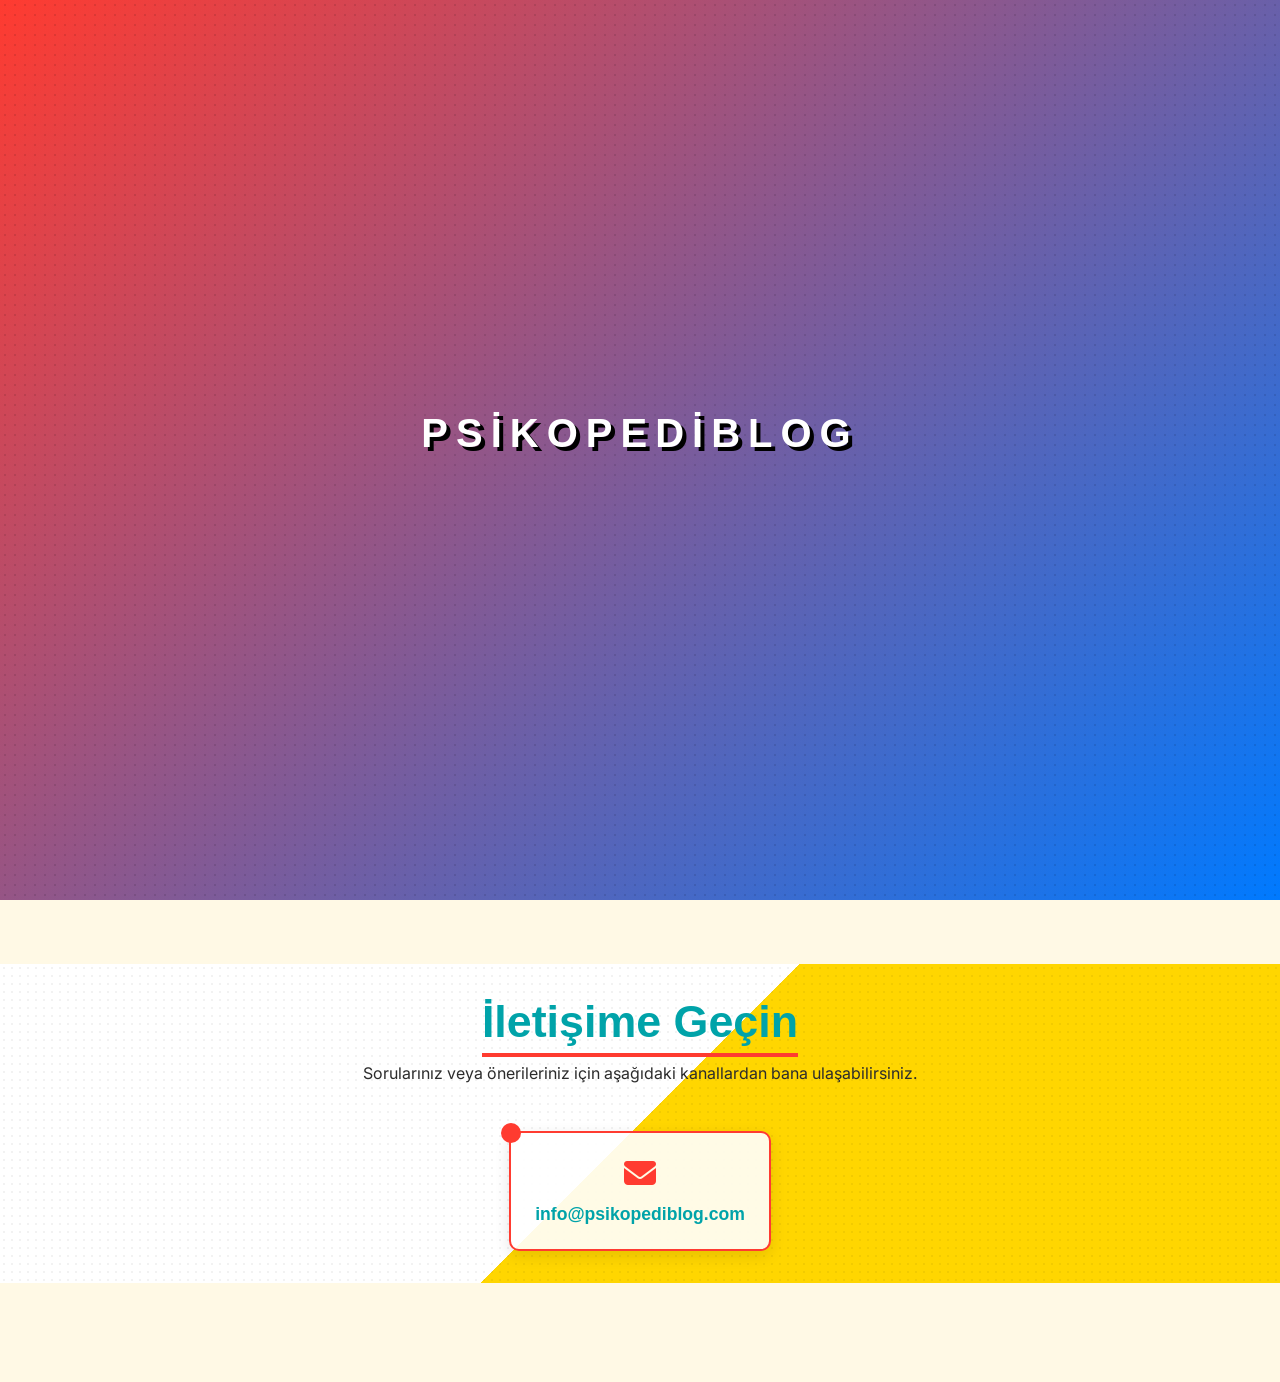
==== frontend/index.html @ 1f3e7ca1 "Initial project setup with FastAPI backend and comic book themed frontend" ====
<!DOCTYPE html>
<html lang="tr">
<head>
    <meta charset="UTF-8">
    <meta name="viewport" content="width=device-width, initial-scale=1.0">
    <meta name="description" content="Psikoloji ve yaşam üzerine derinlemesine yazılar. Zihinsel sağlık, ilişkiler ve kişisel gelişim.">
    <title>Psikoloji & Yaşam | PsikopediBlog</title>

    <!-- Google Fonts -->
    <link rel="preconnect" href="https://fonts.googleapis.com">
    <link rel="preconnect" href="https://fonts.gstatic.com" crossorigin>
    <link href="https://fonts.googleapis.com/css2?family=Inter:wght@300;400;600;700&family=Playfair+Display:ital,wght@0,600;1,400&display=swap" rel="stylesheet">

    <!-- FontAwesome -->
    <link rel="stylesheet" href="https://cdnjs.cloudflare.com/ajax/libs/font-awesome/6.4.0/css/all.min.css">

    <link rel="stylesheet" href="style.css">
</head>
<body>

    <!-- Loading Screen -->
    <div class="loader-wrapper">
        <div class="loader-text">PsikopediBlog</div>
        <div class="loader-line"></div>
        <div class="comic-effects">
            <div class="speech-bubble">POW!</div>
            <div class="sound-effect">WHAM!</div>
            <div class="motion-lines"></div>
        </div>
    </div>

    <!-- Navbar -->
    <nav>
        <a href="/" class="logo btn">PsikopediBlog</a>
        <div class="nav-links">
            <a href="/" class="btn">Ana Sayfa</a>
            <a href="#articles" class="btn">Makaleler</a>
            <a href="#contact" class="btn">İletişim</a>
        </div>
        
    </nav>

    <!-- Main Blog Content -->
    <main class="main-content">

        <!-- Featured Post: populated from backend -->
        <section class="featured-section" id="featured-section">
            <!-- Backend will render featured post here -->
        </section>

        <!-- Blog List: populated from backend -->
        <section class="blog-list" id="articles">
            <!-- Backend will render blog cards here -->
        </section>

    </main>

    <!-- Contact Section -->
    <section class="contact-section" id="contact">
        <div class="contact-container">
            <h2>İletişime Geçin</h2>
            <p>Sorularınız veya önerileriniz için aşağıdaki kanallardan bana ulaşabilirsiniz.</p>
            <div class="contact-info">
                <div class="info-box">
                    <i class="fas fa-envelope"></i>
                    <p>info@psikopediblog.com</p>
                </div>
            </div>
        </div>
    </section>

    <!-- Footer -->
    <footer class="site-footer">
        <div class="footer-content">
            <p>&copy; 2026 PsikopediBlog. Tüm hakları saklıdır.</p>
            <div class="social-links">
                <a href="#" aria-label="Instagram"><i class="fab fa-instagram"></i></a>
                <a href="#" aria-label="Twitter"><i class="fab fa-twitter"></i></a>
                <a href="#" aria-label="LinkedIn"><i class="fab fa-linkedin"></i></a>
            </div>
        </div>
    </footer>

    <script src="https://cdnjs.cloudflare.com/ajax/libs/gsap/3.12.2/gsap.min.js"></script>
    <script src="script.js"></script>
</body>
</html>
---- frontend/style.css ----
:root {
    --primary-color: #00A3A9;    /* Bright Cyan/Teal */
    --accent-color: #FF3E83;     /* Vibrant Pink */
    --bg-light: #FFF9E5;         /* Creamy Yellow */
    --text-dark: #2C2C2C;
    --text-light: #fff;
    --glass-bg: rgba(255, 255, 255, 0.1);
    --glass-border: rgba(255, 255, 255, 0.2);
    --comic-red: #FF3B30;        /* Cherry Red */
    --comic-yellow: #FFD600;     /* Sunny Yellow */
    --comic-blue: #007AFF;       /* Electric Blue */
    --comic-black: #000000;
}

* {
    margin: 0;
    padding: 0;
    box-sizing: border-box;
}

body {
    font-family: 'Inter', sans-serif;
    background-color: var(--bg-light);
    color: var(--text-dark);
    overflow-x: hidden;
    position: relative;
}

body::before {
    content: '';
    position: fixed;
    top: 0;
    left: 0;
    width: 100vw;
    height: 100vh;
    background-image: radial-gradient(circle, rgba(0, 0, 0, 0.08) 1px, transparent 1px);
    background-size: 12px 12px;
    z-index: -1;
    pointer-events: none;
}

h1, h2, h3 {
    font-family: 'Playfair Display', serif;
}

/* --- LOADER --- */
.loader-wrapper {
    position: fixed;
    top: 0;
    left: 0;
    width: 100%;
    height: 100%;
    background: linear-gradient(135deg, var(--comic-red), var(--comic-blue));
    z-index: 9999;
    display: flex;
    justify-content: center;
    align-items: center;
    flex-direction: column;
    overflow: hidden;
}

.loader-text {
    color: var(--text-light);
    font-size: 2.5rem;
    font-weight: 800;
    letter-spacing: 8px;
    text-transform: uppercase;
    text-shadow: 4px 4px 0px var(--comic-black);
    opacity: 0; /* revealed by GSAP */
    font-family: 'Impact', sans-serif;
}

.loader-line {
    width: 0%;
    height: 4px;
    background: var(--comic-yellow);
    margin-top: 30px;
    box-shadow: 0 0 10px var(--comic-yellow);
}

/* Comic Book Effects */
.comic-effects {
    position: absolute;
    top: 0;
    left: 0;
    width: 100%;
    height: 100%;
    pointer-events: none;
}

.speech-bubble {
    position: absolute;
    top: 20%;
    right: 10%;
    background: var(--comic-yellow);
    color: var(--comic-black);
    padding: 15px 25px;
    border-radius: 20px;
    font-weight: 800;
    font-size: 1.5rem;
    text-transform: uppercase;
    opacity: 0;
    transform: scale(0);
    box-shadow: 5px 5px 0px var(--comic-black);
    font-family: 'Impact', sans-serif;
}

.speech-bubble::after {
    content: '';
    position: absolute;
    bottom: -10px;
    left: 20px;
    width: 0;
    height: 0;
    border-left: 15px solid transparent;
    border-right: 15px solid transparent;
    border-top: 15px solid var(--comic-yellow);
    box-shadow: 2px 2px 0px var(--comic-black);
}

.sound-effect {
    position: absolute;
    bottom: 20%;
    left: 10%;
    color: var(--comic-red);
    font-size: 3rem;
    font-weight: 900;
    text-transform: uppercase;
    opacity: 0;
    transform: rotate(-10deg);
    text-shadow: 3px 3px 0px var(--comic-black);
    font-family: 'Impact', sans-serif;
}

/* Halftone Pattern */
.loader-wrapper::before {
    content: '';
    position: absolute;
    top: 0;
    left: 0;
    width: 100%;
    height: 100%;
    background-image: radial-gradient(circle, var(--comic-black) 1px, transparent 1px);
    background-size: 10px 10px;
    opacity: 0.1;
    pointer-events: none;
}

/* --- NAVBAR --- */
nav {
    position: fixed;
    top: 0;
    width: 100%;
    padding: 1.5rem 5%;
    display: grid;
    grid-template-columns: 1fr auto 1fr;
    align-items: center;
    z-index: 100;
    background: rgba(255, 255, 255, 0.95);
    backdrop-filter: blur(10px);
    box-shadow: 0 2px 10px rgba(0,0,0,0.05);
    transform: translateY(0); /* visible by default; JS can animate if needed */
}

.logo {
    font-size: 1.5rem;
    font-weight: 800;
    color: var(--primary-color);
    text-decoration: none;
    text-transform: uppercase;
    letter-spacing: 2px;
    font-family: 'Impact', sans-serif;
    justify-self: start;
}

.nav-links {
    justify-self: center;
}

.nav-links a {
    margin: 0 1.6rem;
    text-decoration: none;
    color: var(--primary-color);
    font-weight: 700;
    transition: color 0.3s ease;
}

.nav-links a:hover {
    color: var(--comic-red);
}



/* --- MAIN CONTENT --- */
.main-content {
    padding: 120px 5% 50px 5%; /* offset for fixed navbar */
    max-width: 1000px;
    margin: 0 auto;
    min-height: 100vh;
}

/* Featured Section */
.featured-section {
    margin-bottom: 4rem;
}

.featured-card {
    display: block;
    text-decoration: none;
    color: inherit;
    border-radius: 15px;
    overflow: hidden;
    box-shadow: 0 10px 30px rgba(0,0,0,0.05);
    background: #fff;
    transition: transform 0.3s ease, box-shadow 0.3s ease;
    border: 3px solid transparent;
    position: relative;
    width: 100%;
    height: auto;
}

.featured-card::before {
    content: '';
    position: absolute;
    top: 0;
    left: 0;
    width: 100%;
    height: 100%;
    background: linear-gradient(45deg, transparent 49.5%, var(--comic-yellow) 49.5%, var(--comic-yellow) 50.5%, transparent 50.5%);
    background-size: 25px 25px;
    opacity: 0;
    transition: opacity 0.3s ease;
    pointer-events: none;
}

.featured-card:hover {
    transform: translateY(-5px) scale(1.05);
    box-shadow: 0 15px 40px rgba(0,0,0,0.1);
}

.featured-card:hover::before {
    opacity: 0.2;
}

.featured-image img {
    width: 100%;
    height: 400px;
    object-fit: cover;
}

.featured-text {
    padding: 2rem;
    position: relative;
}

.featured-text::before {
    content: '';
    position: absolute;
    top: 0;
    left: 0;
    width: 10px;
    height: 100%;
    background: var(--comic-red);
}

.featured-text .category {
    color: var(--comic-red);
    font-weight: 800;
    text-transform: uppercase;
    font-size: 0.9rem;
    letter-spacing: 2px;
    display: block;
    margin-bottom: 0.5rem;
    font-family: 'Impact', sans-serif;
}

.featured-text h1 {
    font-size: 2.2rem;
    margin-bottom: 1rem;
    color: var(--primary-color);
    font-family: 'Impact', sans-serif;
}

.featured-text p {
    color: #666;
    line-height: 1.6;
    margin-bottom: 1.5rem;
    font-size: 1.1rem;
}

.read-more {
    color: var(--comic-red);
    font-weight: 800;
    display: inline-flex;
    align-items: center;
    gap: 10px;
    text-transform: uppercase;
    letter-spacing: 1px;
    font-family: 'Impact', sans-serif;
    transition: color 0.3s ease;
}

.read-more:hover {
    color: var(--comic-yellow);
}

/* Blog List */
.blog-list {
    display: flex;
    flex-direction: column;
    gap: 2rem;
}

.blog-card {
    display: flex;
    background: #fff;
    border-radius: 10px;
    overflow: hidden;
    text-decoration: none;
    color: inherit;
    box-shadow: 0 5px 15px rgba(0,0,0,0.03);
    transition: transform 0.3s ease, box-shadow 0.3s ease, border-color 0.3s ease;
    height: 200px; /* fixed card height */
    border: 2px solid transparent;
    position: relative;
}

.blog-card::before {
    content: '';
    position: absolute;
    top: 0;
    left: 0;
    width: 100%;
    height: 100%;
    background: linear-gradient(45deg, transparent 48%, var(--comic-blue) 48%, var(--comic-blue) 52%, transparent 52%);
    background-size: 15px 15px;
    opacity: 0;
    transition: opacity 0.3s ease;
    pointer-events: none;
}

.blog-card:hover {
    transform: translateX(15px) scale(1.01);
    box-shadow: 0 10px 25px rgba(0,0,0,0.1);
    border-color: var(--comic-blue);
}

.blog-card:hover::before {
    opacity: 0.2;
}

.card-image {
    flex: 0 0 35%;
    position: relative;
    overflow: hidden;
}

.card-image::after {
    content: '';
    position: absolute;
    top: 0;
    left: 0;
    width: 100%;
    height: 100%;
    background: linear-gradient(135deg, rgba(255,255,255,0.1), rgba(0,0,0,0.1));
    opacity: 0;
    transition: opacity 0.3s ease;
    pointer-events: none;
}

.blog-card:hover .card-image::after {
    opacity: 1;
}

.card-image img {
    width: 100%;
    height: 100%;
    object-fit: cover;
    transition: transform 0.3s ease;
}

.blog-card:hover .card-image img {
    transform: scale(1.1);
}

.card-content {
    padding: 1.5rem;
    display: flex;
    flex-direction: column;
    justify-content: center;
    position: relative;
}

.card-content::before {
    content: '';
    position: absolute;
    top: 0;
    left: 0;
    width: 5px;
    height: 100%;
    background: var(--comic-blue);
}

.card-content .date {
    font-size: 0.8rem;
    color: #888;
    margin-bottom: 0.5rem;
    font-weight: 600;
    text-transform: uppercase;
    letter-spacing: 1px;
}

.card-content h3 {
    font-size: 1.4rem;
    margin-bottom: 0.8rem;
    color: var(--primary-color);
    font-family: 'Impact', sans-serif;
}

.card-content p {
    font-size: 0.95rem;
    color: #666;
    line-height: 1.5;
    display: -webkit-box;
    -webkit-line-clamp: 2;
    -webkit-box-orient: vertical;
    overflow: hidden;
    transition: color 0.3s ease;
}

.blog-card:hover .card-content p {
    color: #333;
}

/* --- CONTACT SECTION --- */
.contact-section {
    padding: 2rem 5%;
    margin-top: 4rem;
    background: linear-gradient(135deg, #fff 50%, var(--comic-yellow) 50%);
    text-align: center;
    position: relative;
    overflow: hidden;
}

.contact-section::before {
    content: '';
    position: absolute;
    top: 0;
    left: 0;
    width: 100%;
    height: 100%;
    background-image: radial-gradient(circle, var(--comic-black) 1px, transparent 1px);
    background-size: 8px 8px;
    opacity: 0.05;
    pointer-events: none;
}

.contact-container {
    max-width: 800px;
    margin: 0 auto;
    position: relative;
    z-index: 1;
}

.contact-section h2 {
    color: var(--primary-color);
    font-size: 2.8rem;
    margin-bottom: 1rem;
    font-family: 'Impact', sans-serif;
    position: relative;
    display: inline-block;
}

.contact-section h2::after {
    content: '';
    position: absolute;
    bottom: -10px;
    left: 0;
    width: 100%;
    height: 4px;
    background: var(--comic-red);
}

.contact-info {
    margin-top: 3rem;
    display: flex;
    justify-content: center;
    gap: 2rem;
    flex-wrap: wrap;
}

.info-box {
    background: rgba(255, 255, 255, 0.9);
    padding: 1.5rem;
    border-radius: 10px;
    min-width: 200px;
    box-shadow: 0 5px 15px rgba(0,0,0,0.1);
    border: 2px solid var(--comic-red);
    transition: all 0.3s ease;
    position: relative;
}

.info-box:hover {
    transform: translateY(-5px);
    box-shadow: 0 10px 25px rgba(0,0,0,0.2);
    background: var(--comic-yellow);
}

.info-box::before {
    content: '';
    position: absolute;
    top: -10px;
    left: -10px;
    width: 20px;
    height: 20px;
    background: var(--comic-red);
    border-radius: 50%;
}

.info-box i {
    color: var(--comic-red);
    font-size: 2rem;
    margin-bottom: 15px;
    transition: transform 0.3s ease;
}

.info-box:hover i {
    transform: scale(1.2) rotate(5deg);
}

.info-box p {
    color: var(--primary-color);
    font-weight: 700;
    font-size: 1.1rem;
    margin: 0;
    font-family: 'Impact', sans-serif;
}

/* Responsive */
@media (max-width: 768px) {
    .featured-image img {
        height: 250px;
    }
    .blog-card {
        flex-direction: column;
        height: auto;
    }
}

/* --- FOOTER --- */
.site-footer {
    background: var(--primary-color);
    color: var(--text-light);
    padding: 2rem 5%;
    margin-top: auto;
}

.footer-content {
    max-width: 1000px;
    margin: 0 auto;
    display: flex;
    justify-content: space-between;
    align-items: center;
    flex-wrap: wrap;
    gap: 1rem;
}

.footer-content p {
    font-size: 0.9rem;
    font-weight: 400;
    text-transform: none;
    letter-spacing: 0;
    font-family: 'Inter', sans-serif;
}

.social-links a {
    color: var(--text-light);
    margin-left: 15px;
    font-size: 1.3rem;
    transition: color 0.3s ease;
}

.social-links a:hover {
    color: var(--accent-color);
}

/* --- ARTICLE DETAIL PAGE --- */
.article-page {
    padding: 100px 3% 4rem 3%;
    max-width: 1300px; /* allow more horizontal space on large screens */
    margin: 0 auto;
}

.article-header {
    text-align: center;
    margin-bottom: 2rem;
}

.article-category {
    color: var(--comic-red);
    font-weight: 800;
    text-transform: uppercase;
    font-size: 0.9rem;
    letter-spacing: 2px;
    display: block;
    margin-bottom: 0.5rem;
    font-family: 'Impact', sans-serif;
}

.article-header h1 {
    font-size: 2.5rem;
    margin: 1rem 0;
    color: var(--primary-color);
    font-family: 'Impact', sans-serif;
}

.article-meta {
    color: #888;
    font-size: 0.9rem;
}

.article-meta span {
    margin: 0 10px;
}

.article-featured-image img {
    width: 100%;
    height: auto;
    border-radius: 10px;
    margin-bottom: 2rem;
    border: 3px solid var(--comic-yellow);
    box-shadow: 0 5px 15px rgba(0,0,0,0.1);
}

.article-body {
    line-height: 1.8;
    font-size: 1.2rem;
    color: #444;
    max-width: 720px; /* wider readable width */
    margin: 0 auto;
}

.article-body p {
    margin-bottom: 1.5rem;
}

.article-body .lead {
    font-size: 1.25rem;
    font-weight: 500;
    color: var(--primary-color);
}

.article-body h3 {
    font-size: 1.5rem;
    margin-top: 2rem;
    margin-bottom: 1rem;
    color: var(--primary-color);
    font-family: 'Impact', sans-serif;
}

/* Center article hero, title and ensure images fit the article container */
.article-hero {
    text-align: center;
    margin-bottom: 1.25rem;
    max-width: 800px; /* keep hero area aligned with article body */
    margin-left: auto;
    margin-right: auto;
}
.article-hero-head {
    max-width: 1100px;
    margin: 0 auto 1rem auto;
    display: flex;
    align-items: center;
    justify-content: flex-start;
    gap: 1rem;
    padding: 0 1rem;
}
.article-hero-head .article-meta { margin-left: auto; color: #888; font-size: 0.9rem; }
.btn {
  display: inline-flex;
  align-items: center;
  gap: 0.4rem;
  padding: 0.55rem 1.1rem;
  border-radius: 8px;
  font-size: 0.88rem;
  font-weight: 600;
  cursor: pointer;
  text-decoration: none;
  transition: transform 0.1s, box-shadow 0.1s;
  border: 2px solid var(--comic-black);
  box-shadow: 3px 3px 0 var(--comic-black);
  font-family: 'Inter', sans-serif;
}
.btn:hover {
  transform: translate(-1px, -1px);
  box-shadow: 4px 4px 0 var(--comic-black);
}
.btn:active {
  transform: translate(1px, 1px);
  box-shadow: 1px 1px 0 var(--comic-black);
}

/* Prevent default browser color change on links when clicked/visited (e.g., purple) */
.btn, .btn:link, .btn:visited {
    color: inherit;
}
.btn:focus, .btn:active, .btn:focus-visible {
    outline: none;
    color: inherit;
}
.back-btn { -webkit-tap-highlight-color: transparent; }
.btn:disabled {
  opacity: 0.5;
  cursor: not-allowed;
  transform: none;
}

.btn-primary {
  background: var(--primary-color);
  color: #fff;
}
.btn-danger {
  background: var(--comic-red);
  color: #fff;
}
.btn-outline {
  background: transparent;
  color: var(--text-dark);
}
.btn-success {
  background: #27ae60;
  color: #fff;
}
.btn-sm {
  padding: 0.3rem 0.7rem;
  font-size: 0.78rem;
  box-shadow: 2px 2px 0 var(--comic-black);
}
.article-title {
    font-size: 2.2rem;
    margin: 0.75rem 0 1rem 0;
    color: var(--primary-color);
    font-family: 'Impact', sans-serif;
    line-height: 1.15;
}
.article-image img, .article-featured-image img {
    width: 100%;
    max-width: 100%;
    height: auto;
    display: block;
    margin: 0.75rem auto 1.5rem auto;
    border-radius: 10px;
    border: 3px solid var(--comic-yellow);
    box-shadow: 0 5px 15px rgba(0,0,0,0.08);
}

/* constrain image container so image width matches article text width */
.article-image {
    max-width: 1100px;
    margin-left: auto;
    margin-right: auto;
}

/* Ensure article body text centers within the same max-width as article */
.article-body {
    max-width: 720px;
    margin: 0 auto;
}
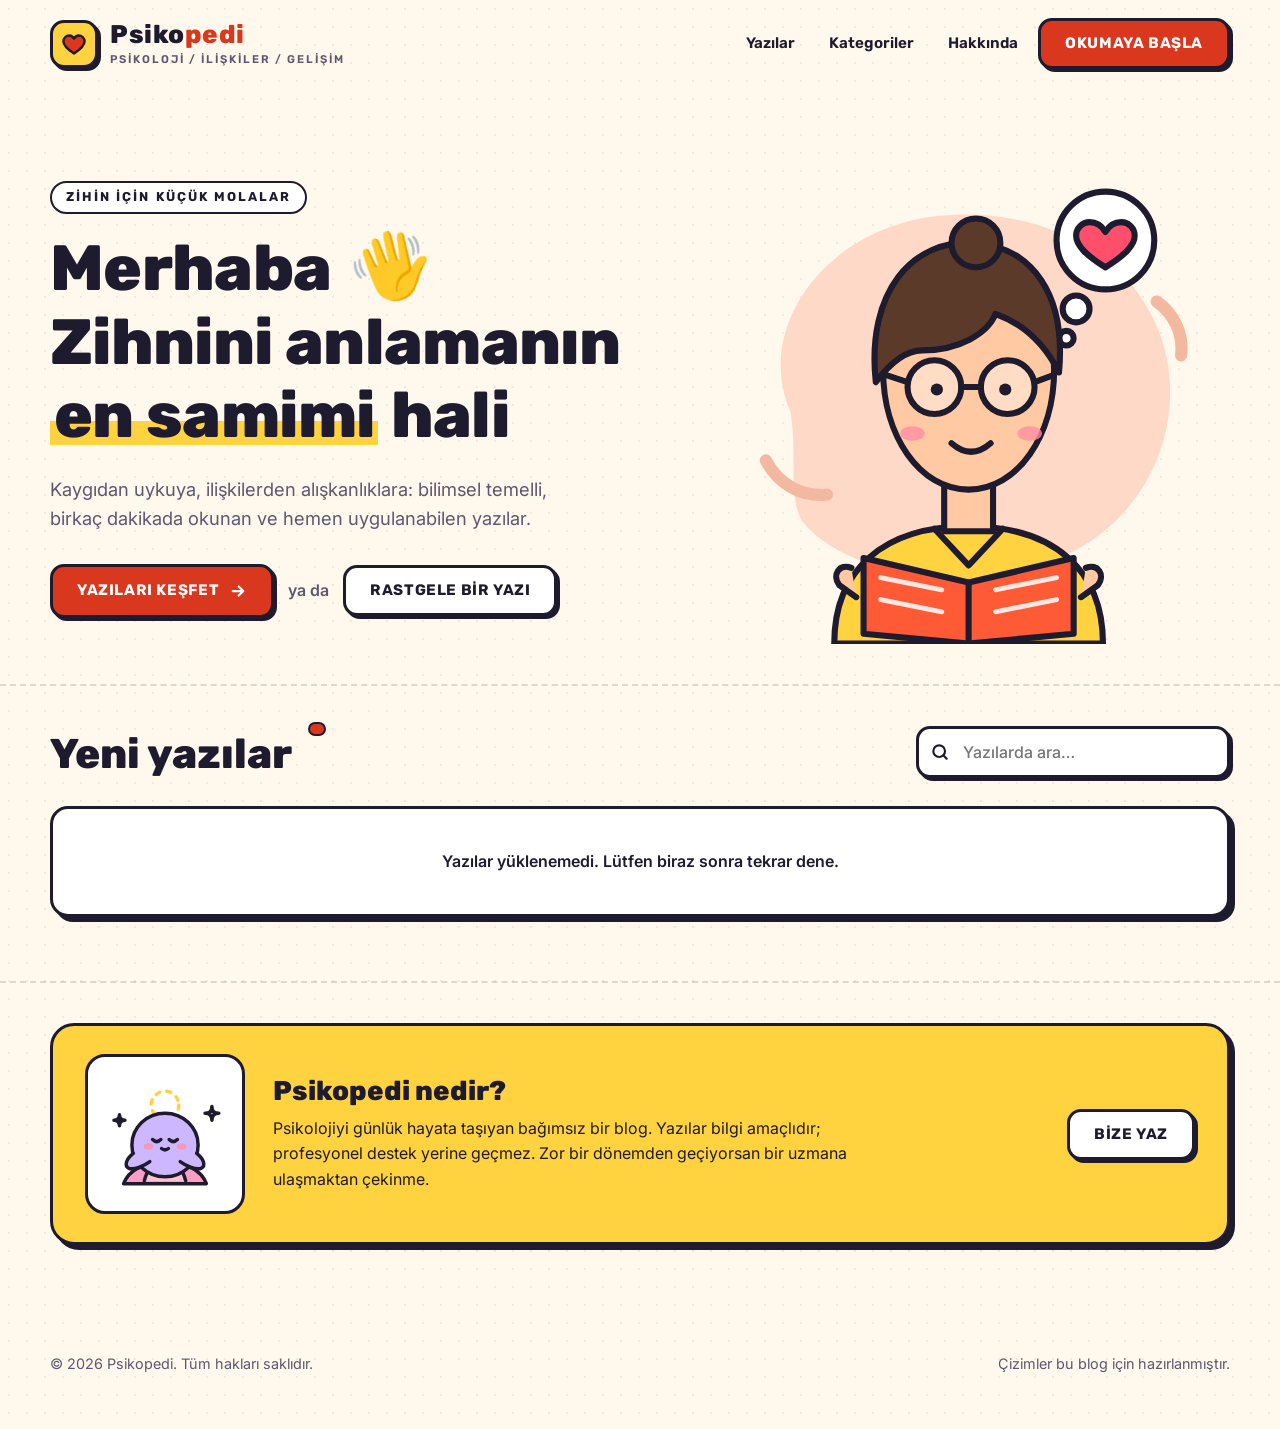
==== commit 156dac61: "Redesign frontend with categories and original cartoon illustrations Keep the comic look (ink outlin" ====
--- a/frontend/index.html
+++ b/frontend/index.html
@@ -3,85 +3,106 @@
 <head>
     <meta charset="UTF-8">
     <meta name="viewport" content="width=device-width, initial-scale=1.0">
-    <meta name="description" content="Psikoloji ve yaşam üzerine derinlemesine yazılar. Zihinsel sağlık, ilişkiler ve kişisel gelişim.">
-    <title>Psikoloji & Yaşam | PsikopediBlog</title>
+    <meta name="description" content="Psikoloji ve yaşam üzerine samimi, kısa yazılar: kaygı, ilişkiler, uyku, farkındalık ve kişisel gelişim.">
+    <title>Psikopedi | Psikoloji & Yaşam Blogu</title>
+    <link rel="icon" href="favicon.svg" type="image/svg+xml">
 
-    <!-- Google Fonts -->
     <link rel="preconnect" href="https://fonts.googleapis.com">
     <link rel="preconnect" href="https://fonts.gstatic.com" crossorigin>
-    <link href="https://fonts.googleapis.com/css2?family=Inter:wght@300;400;600;700&family=Playfair+Display:ital,wght@0,600;1,400&display=swap" rel="stylesheet">
-
-    <!-- FontAwesome -->
-    <link rel="stylesheet" href="https://cdnjs.cloudflare.com/ajax/libs/font-awesome/6.4.0/css/all.min.css">
-
+    <link href="https://fonts.googleapis.com/css2?family=Inter:wght@400;500;600;700&family=Rubik:wght@500;700;800&display=swap" rel="stylesheet">
     <link rel="stylesheet" href="style.css">
 </head>
 <body>
+    <a class="skip-link" href="#yazilar">İçeriğe geç</a>
 
-    <!-- Loading Screen -->
-    <div class="loader-wrapper">
-        <div class="loader-text">PsikopediBlog</div>
-        <div class="loader-line"></div>
-        <div class="comic-effects">
-            <div class="speech-bubble">POW!</div>
-            <div class="sound-effect">WHAM!</div>
-            <div class="motion-lines"></div>
+    <header class="site-header">
+        <div class="container">
+            <a href="/" class="brand" aria-label="Psikopedi ana sayfa">
+                <span class="brand-mark" data-brand-mark></span>
+                <span>
+                    <span class="brand-name">Psiko<span>pedi</span></span>
+                    <span class="brand-tagline">psikoloji / ilişkiler / gelişim</span>
+                </span>
+            </a>
+            <nav class="site-nav" aria-label="Ana menü">
+                <a href="#yazilar">Yazılar</a>
+                <a href="#kategoriler">Kategoriler</a>
+                <a href="#hakkinda">Hakkında</a>
+                <a href="#yazilar" class="btn btn-primary">Okumaya başla</a>
+            </nav>
         </div>
-    </div>
+    </header>
 
-    <!-- Navbar -->
-    <nav>
-        <a href="/" class="logo btn">PsikopediBlog</a>
-        <div class="nav-links">
-            <a href="/" class="btn">Ana Sayfa</a>
-            <a href="#articles" class="btn">Makaleler</a>
-            <a href="#contact" class="btn">İletişim</a>
-        </div>
-        
-    </nav>
-
-    <!-- Main Blog Content -->
-    <main class="main-content">
-
-        <!-- Featured Post: populated from backend -->
-        <section class="featured-section" id="featured-section">
-            <!-- Backend will render featured post here -->
+    <main>
+        <section class="categories" id="kategoriler" aria-labelledby="kategoriler-baslik">
+            <div class="container">
+                <h2 id="kategoriler-baslik" class="sr-only">Kategoriler</h2>
+                <ul class="category-grid" data-categories></ul>
+            </div>
         </section>
 
-        <!-- Blog List: populated from backend -->
-        <section class="blog-list" id="articles">
-            <!-- Backend will render blog cards here -->
+        <section class="hero" aria-labelledby="hero-baslik">
+            <div class="container">
+                <div>
+                    <span class="hero-eyebrow">Zihin için küçük molalar</span>
+                    <h1 id="hero-baslik">Merhaba <span class="wave" aria-hidden="true">👋</span><br>Zihnini anlamanın <mark>en samimi</mark> hali</h1>
+                    <p class="lead">Kaygıdan uykuya, ilişkilerden alışkanlıklara: bilimsel temelli, birkaç dakikada okunan ve hemen uygulanabilen yazılar.</p>
+                    <div class="hero-actions">
+                        <a href="#yazilar" class="btn btn-primary">Yazıları keşfet <svg viewBox="0 0 24 24" fill="none" stroke="currentColor" stroke-width="3" stroke-linecap="round" stroke-linejoin="round" aria-hidden="true"><path d="M5 12h14M13 6l6 6-6 6"/></svg></a>
+                        <span class="or">ya da</span>
+                        <a href="#" class="btn" data-random-article>Rastgele bir yazı</a>
+                    </div>
+                </div>
+                <div class="hero-art" data-hero-art></div>
+            </div>
         </section>
 
+        <section class="section" id="yazilar" aria-labelledby="yazilar-baslik">
+            <div class="container">
+                <div class="section-head">
+                    <div>
+                        <h2 id="yazilar-baslik">Yeni yazılar <span class="badge" data-total aria-label="toplam yazı sayısı"></span></h2>
+                        <p class="active-filter" data-active-filter hidden>
+                            <span data-active-filter-label></span>
+                            <button type="button" class="link-button" data-clear-filter>Filtreyi kaldır</button>
+                        </p>
+                    </div>
+                    <form class="search" role="search" data-search>
+                        <label for="arama" class="sr-only">Yazılarda ara</label>
+                        <svg viewBox="0 0 24 24" fill="none" stroke="currentColor" stroke-width="2.6" stroke-linecap="round" aria-hidden="true"><circle cx="11" cy="11" r="7"/><path d="M20 20l-4-4"/></svg>
+                        <input id="arama" type="search" name="q" placeholder="Yazılarda ara…" maxlength="100" autocomplete="off">
+                    </form>
+                </div>
+                <ul class="article-grid" data-articles aria-live="polite">
+                    <li class="article-card skeleton" aria-hidden="true"></li>
+                    <li class="article-card skeleton" aria-hidden="true"></li>
+                    <li class="article-card skeleton" aria-hidden="true"></li>
+                </ul>
+            </div>
+        </section>
+
+        <section class="section" id="hakkinda" aria-labelledby="hakkinda-baslik">
+            <div class="container">
+                <div class="about">
+                    <div class="art" data-about-art></div>
+                    <div>
+                        <h2 id="hakkinda-baslik">Psikopedi nedir?</h2>
+                        <p>Psikolojiyi günlük hayata taşıyan bağımsız bir blog. Yazılar bilgi amaçlıdır; profesyonel destek yerine geçmez. Zor bir dönemden geçiyorsan bir uzmana ulaşmaktan çekinme.</p>
+                    </div>
+                    <a class="btn" href="mailto:info@psikopediblog.com">Bize yaz</a>
+                </div>
+            </div>
+        </section>
     </main>
 
-    <!-- Contact Section -->
-    <section class="contact-section" id="contact">
-        <div class="contact-container">
-            <h2>İletişime Geçin</h2>
-            <p>Sorularınız veya önerileriniz için aşağıdaki kanallardan bana ulaşabilirsiniz.</p>
-            <div class="contact-info">
-                <div class="info-box">
-                    <i class="fas fa-envelope"></i>
-                    <p>info@psikopediblog.com</p>
-                </div>
-            </div>
-        </div>
-    </section>
-
-    <!-- Footer -->
     <footer class="site-footer">
-        <div class="footer-content">
-            <p>&copy; 2026 PsikopediBlog. Tüm hakları saklıdır.</p>
-            <div class="social-links">
-                <a href="#" aria-label="Instagram"><i class="fab fa-instagram"></i></a>
-                <a href="#" aria-label="Twitter"><i class="fab fa-twitter"></i></a>
-                <a href="#" aria-label="LinkedIn"><i class="fab fa-linkedin"></i></a>
-            </div>
+        <div class="container">
+            <p>&copy; 2026 Psikopedi. Tüm hakları saklıdır.</p>
+            <p>Çizimler bu blog için hazırlanmıştır.</p>
         </div>
     </footer>
 
-    <script src="https://cdnjs.cloudflare.com/ajax/libs/gsap/3.12.2/gsap.min.js"></script>
-    <script src="script.js"></script>
+    <script src="https://cdnjs.cloudflare.com/ajax/libs/gsap/3.12.2/gsap.min.js" defer></script>
+    <script type="module" src="home.js"></script>
 </body>
 </html>
--- a/frontend/style.css
+++ b/frontend/style.css
@@ -1,768 +1,308 @@
+/* Psikopedi: warm, comic-book inspired theme.
+   Thick ink outlines, hard offset shadows and pastel category colors. */
+
 :root {
-    --primary-color: #00A3A9;    /* Bright Cyan/Teal */
-    --accent-color: #FF3E83;     /* Vibrant Pink */
-    --bg-light: #FFF9E5;         /* Creamy Yellow */
-    --text-dark: #2C2C2C;
-    --text-light: #fff;
-    --glass-bg: rgba(255, 255, 255, 0.1);
-    --glass-border: rgba(255, 255, 255, 0.2);
-    --comic-red: #FF3B30;        /* Cherry Red */
-    --comic-yellow: #FFD600;     /* Sunny Yellow */
-    --comic-blue: #007AFF;       /* Electric Blue */
-    --comic-black: #000000;
-}
-
-* {
-    margin: 0;
-    padding: 0;
-    box-sizing: border-box;
-}
+  --ink: #1f1b2e;
+  --muted: #5d5870;
+  --paper: #fff8ec;
+  --card: #ffffff;
+  --accent: #d9381e;        /* CTA color, 4.6:1 against white text */
+  --accent-hover: #b92e17;
+  --line: 3px solid var(--ink);
+  --shadow: 5px 5px 0 var(--ink);
+  --shadow-sm: 3px 3px 0 var(--ink);
+  --radius: 18px;
+
+  --c-kaygi-ve-stres: #dfe7ff;
+  --c-kisisel-gelisim: #d8f5b4;
+  --c-iliskiler: #ffd6e0;
+  --c-uyku-ve-beden: #fff0a8;
+  --c-farkindalik: #e6dcff;
+
+  --font-display: "Rubik", "Inter", system-ui, sans-serif;
+  --font-body: "Inter", system-ui, sans-serif;
+}
+
+*, *::before, *::after { box-sizing: border-box; }
+
+html { scroll-behavior: smooth; }
 
 body {
-    font-family: 'Inter', sans-serif;
-    background-color: var(--bg-light);
-    color: var(--text-dark);
-    overflow-x: hidden;
-    position: relative;
-}
-
-body::before {
-    content: '';
-    position: fixed;
-    top: 0;
-    left: 0;
-    width: 100vw;
-    height: 100vh;
-    background-image: radial-gradient(circle, rgba(0, 0, 0, 0.08) 1px, transparent 1px);
-    background-size: 12px 12px;
-    z-index: -1;
-    pointer-events: none;
-}
-
-h1, h2, h3 {
-    font-family: 'Playfair Display', serif;
-}
-
-/* --- LOADER --- */
-.loader-wrapper {
-    position: fixed;
-    top: 0;
-    left: 0;
-    width: 100%;
-    height: 100%;
-    background: linear-gradient(135deg, var(--comic-red), var(--comic-blue));
-    z-index: 9999;
-    display: flex;
-    justify-content: center;
-    align-items: center;
-    flex-direction: column;
-    overflow: hidden;
-}
-
-.loader-text {
-    color: var(--text-light);
-    font-size: 2.5rem;
-    font-weight: 800;
-    letter-spacing: 8px;
-    text-transform: uppercase;
-    text-shadow: 4px 4px 0px var(--comic-black);
-    opacity: 0; /* revealed by GSAP */
-    font-family: 'Impact', sans-serif;
-}
-
-.loader-line {
-    width: 0%;
-    height: 4px;
-    background: var(--comic-yellow);
-    margin-top: 30px;
-    box-shadow: 0 0 10px var(--comic-yellow);
-}
-
-/* Comic Book Effects */
-.comic-effects {
-    position: absolute;
-    top: 0;
-    left: 0;
-    width: 100%;
-    height: 100%;
-    pointer-events: none;
-}
-
-.speech-bubble {
-    position: absolute;
-    top: 20%;
-    right: 10%;
-    background: var(--comic-yellow);
-    color: var(--comic-black);
-    padding: 15px 25px;
-    border-radius: 20px;
-    font-weight: 800;
-    font-size: 1.5rem;
-    text-transform: uppercase;
-    opacity: 0;
-    transform: scale(0);
-    box-shadow: 5px 5px 0px var(--comic-black);
-    font-family: 'Impact', sans-serif;
-}
-
-.speech-bubble::after {
-    content: '';
-    position: absolute;
-    bottom: -10px;
-    left: 20px;
-    width: 0;
-    height: 0;
-    border-left: 15px solid transparent;
-    border-right: 15px solid transparent;
-    border-top: 15px solid var(--comic-yellow);
-    box-shadow: 2px 2px 0px var(--comic-black);
-}
-
-.sound-effect {
-    position: absolute;
-    bottom: 20%;
-    left: 10%;
-    color: var(--comic-red);
-    font-size: 3rem;
-    font-weight: 900;
-    text-transform: uppercase;
-    opacity: 0;
-    transform: rotate(-10deg);
-    text-shadow: 3px 3px 0px var(--comic-black);
-    font-family: 'Impact', sans-serif;
-}
-
-/* Halftone Pattern */
-.loader-wrapper::before {
-    content: '';
-    position: absolute;
-    top: 0;
-    left: 0;
-    width: 100%;
-    height: 100%;
-    background-image: radial-gradient(circle, var(--comic-black) 1px, transparent 1px);
-    background-size: 10px 10px;
-    opacity: 0.1;
-    pointer-events: none;
-}
-
-/* --- NAVBAR --- */
-nav {
-    position: fixed;
-    top: 0;
-    width: 100%;
-    padding: 1.5rem 5%;
-    display: grid;
-    grid-template-columns: 1fr auto 1fr;
-    align-items: center;
-    z-index: 100;
-    background: rgba(255, 255, 255, 0.95);
-    backdrop-filter: blur(10px);
-    box-shadow: 0 2px 10px rgba(0,0,0,0.05);
-    transform: translateY(0); /* visible by default; JS can animate if needed */
-}
-
-.logo {
-    font-size: 1.5rem;
-    font-weight: 800;
-    color: var(--primary-color);
-    text-decoration: none;
-    text-transform: uppercase;
-    letter-spacing: 2px;
-    font-family: 'Impact', sans-serif;
-    justify-self: start;
-}
-
-.nav-links {
-    justify-self: center;
-}
-
-.nav-links a {
-    margin: 0 1.6rem;
-    text-decoration: none;
-    color: var(--primary-color);
-    font-weight: 700;
-    transition: color 0.3s ease;
-}
-
-.nav-links a:hover {
-    color: var(--comic-red);
-}
-
-
-
-/* --- MAIN CONTENT --- */
-.main-content {
-    padding: 120px 5% 50px 5%; /* offset for fixed navbar */
-    max-width: 1000px;
-    margin: 0 auto;
-    min-height: 100vh;
-}
-
-/* Featured Section */
-.featured-section {
-    margin-bottom: 4rem;
-}
-
-.featured-card {
-    display: block;
-    text-decoration: none;
-    color: inherit;
-    border-radius: 15px;
-    overflow: hidden;
-    box-shadow: 0 10px 30px rgba(0,0,0,0.05);
-    background: #fff;
-    transition: transform 0.3s ease, box-shadow 0.3s ease;
-    border: 3px solid transparent;
-    position: relative;
-    width: 100%;
-    height: auto;
-}
-
-.featured-card::before {
-    content: '';
-    position: absolute;
-    top: 0;
-    left: 0;
-    width: 100%;
-    height: 100%;
-    background: linear-gradient(45deg, transparent 49.5%, var(--comic-yellow) 49.5%, var(--comic-yellow) 50.5%, transparent 50.5%);
-    background-size: 25px 25px;
-    opacity: 0;
-    transition: opacity 0.3s ease;
-    pointer-events: none;
-}
-
-.featured-card:hover {
-    transform: translateY(-5px) scale(1.05);
-    box-shadow: 0 15px 40px rgba(0,0,0,0.1);
-}
-
-.featured-card:hover::before {
-    opacity: 0.2;
-}
-
-.featured-image img {
-    width: 100%;
-    height: 400px;
-    object-fit: cover;
-}
-
-.featured-text {
-    padding: 2rem;
-    position: relative;
-}
-
-.featured-text::before {
-    content: '';
-    position: absolute;
-    top: 0;
-    left: 0;
-    width: 10px;
-    height: 100%;
-    background: var(--comic-red);
-}
-
-.featured-text .category {
-    color: var(--comic-red);
-    font-weight: 800;
-    text-transform: uppercase;
-    font-size: 0.9rem;
-    letter-spacing: 2px;
-    display: block;
-    margin-bottom: 0.5rem;
-    font-family: 'Impact', sans-serif;
-}
-
-.featured-text h1 {
-    font-size: 2.2rem;
-    margin-bottom: 1rem;
-    color: var(--primary-color);
-    font-family: 'Impact', sans-serif;
-}
-
-.featured-text p {
-    color: #666;
-    line-height: 1.6;
-    margin-bottom: 1.5rem;
-    font-size: 1.1rem;
-}
-
-.read-more {
-    color: var(--comic-red);
-    font-weight: 800;
-    display: inline-flex;
-    align-items: center;
-    gap: 10px;
-    text-transform: uppercase;
-    letter-spacing: 1px;
-    font-family: 'Impact', sans-serif;
-    transition: color 0.3s ease;
-}
-
-.read-more:hover {
-    color: var(--comic-yellow);
-}
-
-/* Blog List */
-.blog-list {
-    display: flex;
-    flex-direction: column;
-    gap: 2rem;
-}
-
-.blog-card {
-    display: flex;
-    background: #fff;
-    border-radius: 10px;
-    overflow: hidden;
-    text-decoration: none;
-    color: inherit;
-    box-shadow: 0 5px 15px rgba(0,0,0,0.03);
-    transition: transform 0.3s ease, box-shadow 0.3s ease, border-color 0.3s ease;
-    height: 200px; /* fixed card height */
-    border: 2px solid transparent;
-    position: relative;
-}
-
-.blog-card::before {
-    content: '';
-    position: absolute;
-    top: 0;
-    left: 0;
-    width: 100%;
-    height: 100%;
-    background: linear-gradient(45deg, transparent 48%, var(--comic-blue) 48%, var(--comic-blue) 52%, transparent 52%);
-    background-size: 15px 15px;
-    opacity: 0;
-    transition: opacity 0.3s ease;
-    pointer-events: none;
-}
-
-.blog-card:hover {
-    transform: translateX(15px) scale(1.01);
-    box-shadow: 0 10px 25px rgba(0,0,0,0.1);
-    border-color: var(--comic-blue);
-}
-
-.blog-card:hover::before {
-    opacity: 0.2;
-}
-
-.card-image {
-    flex: 0 0 35%;
-    position: relative;
-    overflow: hidden;
-}
-
-.card-image::after {
-    content: '';
-    position: absolute;
-    top: 0;
-    left: 0;
-    width: 100%;
-    height: 100%;
-    background: linear-gradient(135deg, rgba(255,255,255,0.1), rgba(0,0,0,0.1));
-    opacity: 0;
-    transition: opacity 0.3s ease;
-    pointer-events: none;
-}
-
-.blog-card:hover .card-image::after {
-    opacity: 1;
-}
-
-.card-image img {
-    width: 100%;
-    height: 100%;
-    object-fit: cover;
-    transition: transform 0.3s ease;
-}
-
-.blog-card:hover .card-image img {
-    transform: scale(1.1);
-}
-
-.card-content {
-    padding: 1.5rem;
-    display: flex;
-    flex-direction: column;
-    justify-content: center;
-    position: relative;
-}
-
-.card-content::before {
-    content: '';
-    position: absolute;
-    top: 0;
-    left: 0;
-    width: 5px;
-    height: 100%;
-    background: var(--comic-blue);
-}
-
-.card-content .date {
-    font-size: 0.8rem;
-    color: #888;
-    margin-bottom: 0.5rem;
-    font-weight: 600;
-    text-transform: uppercase;
-    letter-spacing: 1px;
-}
-
-.card-content h3 {
-    font-size: 1.4rem;
-    margin-bottom: 0.8rem;
-    color: var(--primary-color);
-    font-family: 'Impact', sans-serif;
-}
-
-.card-content p {
-    font-size: 0.95rem;
-    color: #666;
-    line-height: 1.5;
-    display: -webkit-box;
-    -webkit-line-clamp: 2;
-    -webkit-box-orient: vertical;
-    overflow: hidden;
-    transition: color 0.3s ease;
-}
-
-.blog-card:hover .card-content p {
-    color: #333;
-}
-
-/* --- CONTACT SECTION --- */
-.contact-section {
-    padding: 2rem 5%;
-    margin-top: 4rem;
-    background: linear-gradient(135deg, #fff 50%, var(--comic-yellow) 50%);
-    text-align: center;
-    position: relative;
-    overflow: hidden;
-}
-
-.contact-section::before {
-    content: '';
-    position: absolute;
-    top: 0;
-    left: 0;
-    width: 100%;
-    height: 100%;
-    background-image: radial-gradient(circle, var(--comic-black) 1px, transparent 1px);
-    background-size: 8px 8px;
-    opacity: 0.05;
-    pointer-events: none;
-}
-
-.contact-container {
-    max-width: 800px;
-    margin: 0 auto;
-    position: relative;
-    z-index: 1;
-}
-
-.contact-section h2 {
-    color: var(--primary-color);
-    font-size: 2.8rem;
-    margin-bottom: 1rem;
-    font-family: 'Impact', sans-serif;
-    position: relative;
-    display: inline-block;
-}
-
-.contact-section h2::after {
-    content: '';
-    position: absolute;
-    bottom: -10px;
-    left: 0;
-    width: 100%;
-    height: 4px;
-    background: var(--comic-red);
-}
-
-.contact-info {
-    margin-top: 3rem;
-    display: flex;
-    justify-content: center;
-    gap: 2rem;
-    flex-wrap: wrap;
-}
-
-.info-box {
-    background: rgba(255, 255, 255, 0.9);
-    padding: 1.5rem;
-    border-radius: 10px;
-    min-width: 200px;
-    box-shadow: 0 5px 15px rgba(0,0,0,0.1);
-    border: 2px solid var(--comic-red);
-    transition: all 0.3s ease;
-    position: relative;
-}
-
-.info-box:hover {
-    transform: translateY(-5px);
-    box-shadow: 0 10px 25px rgba(0,0,0,0.2);
-    background: var(--comic-yellow);
-}
-
-.info-box::before {
-    content: '';
-    position: absolute;
-    top: -10px;
-    left: -10px;
-    width: 20px;
-    height: 20px;
-    background: var(--comic-red);
-    border-radius: 50%;
-}
-
-.info-box i {
-    color: var(--comic-red);
-    font-size: 2rem;
-    margin-bottom: 15px;
-    transition: transform 0.3s ease;
-}
-
-.info-box:hover i {
-    transform: scale(1.2) rotate(5deg);
-}
-
-.info-box p {
-    color: var(--primary-color);
-    font-weight: 700;
-    font-size: 1.1rem;
-    margin: 0;
-    font-family: 'Impact', sans-serif;
-}
-
-/* Responsive */
-@media (max-width: 768px) {
-    .featured-image img {
-        height: 250px;
-    }
-    .blog-card {
-        flex-direction: column;
-        height: auto;
-    }
-}
-
-/* --- FOOTER --- */
-.site-footer {
-    background: var(--primary-color);
-    color: var(--text-light);
-    padding: 2rem 5%;
-    margin-top: auto;
-}
-
-.footer-content {
-    max-width: 1000px;
-    margin: 0 auto;
-    display: flex;
-    justify-content: space-between;
-    align-items: center;
-    flex-wrap: wrap;
-    gap: 1rem;
-}
-
-.footer-content p {
-    font-size: 0.9rem;
-    font-weight: 400;
-    text-transform: none;
-    letter-spacing: 0;
-    font-family: 'Inter', sans-serif;
-}
-
-.social-links a {
-    color: var(--text-light);
-    margin-left: 15px;
-    font-size: 1.3rem;
-    transition: color 0.3s ease;
-}
-
-.social-links a:hover {
-    color: var(--accent-color);
-}
-
-/* --- ARTICLE DETAIL PAGE --- */
-.article-page {
-    padding: 100px 3% 4rem 3%;
-    max-width: 1300px; /* allow more horizontal space on large screens */
-    margin: 0 auto;
-}
-
-.article-header {
-    text-align: center;
-    margin-bottom: 2rem;
-}
-
-.article-category {
-    color: var(--comic-red);
-    font-weight: 800;
-    text-transform: uppercase;
-    font-size: 0.9rem;
-    letter-spacing: 2px;
-    display: block;
-    margin-bottom: 0.5rem;
-    font-family: 'Impact', sans-serif;
-}
-
-.article-header h1 {
-    font-size: 2.5rem;
-    margin: 1rem 0;
-    color: var(--primary-color);
-    font-family: 'Impact', sans-serif;
-}
-
-.article-meta {
-    color: #888;
-    font-size: 0.9rem;
-}
-
-.article-meta span {
-    margin: 0 10px;
-}
-
-.article-featured-image img {
-    width: 100%;
-    height: auto;
-    border-radius: 10px;
-    margin-bottom: 2rem;
-    border: 3px solid var(--comic-yellow);
-    box-shadow: 0 5px 15px rgba(0,0,0,0.1);
-}
-
+  margin: 0;
+  font-family: var(--font-body);
+  color: var(--ink);
+  background-color: var(--paper);
+  /* Subtle halftone dots, a nod to printed comics. */
+  background-image: radial-gradient(rgba(31, 27, 46, 0.07) 1.2px, transparent 1.3px);
+  background-size: 18px 18px;
+  line-height: 1.6;
+}
+
+img, svg { max-width: 100%; display: block; }
+
+a { color: inherit; }
+
+:focus-visible {
+  outline: 3px solid var(--accent);
+  outline-offset: 3px;
+  border-radius: 6px;
+}
+
+.sr-only {
+  position: absolute; width: 1px; height: 1px; padding: 0; margin: -1px;
+  overflow: hidden; clip: rect(0, 0, 0, 0); white-space: nowrap; border: 0;
+}
+
+.skip-link {
+  position: absolute; left: 16px; top: -60px; z-index: 10;
+  background: var(--ink); color: #fff; padding: 10px 16px; border-radius: 10px; text-decoration: none;
+}
+.skip-link:focus { top: 12px; }
+
+.container { width: min(1180px, 100% - 32px); margin-inline: auto; }
+
+h1, h2, h3 { font-family: var(--font-display); line-height: 1.15; margin: 0; }
+
+/* ── Buttons ─────────────────────────────────────────── */
+
+.btn {
+  display: inline-flex; align-items: center; gap: 10px;
+  font: 700 0.95rem/1 var(--font-display);
+  letter-spacing: 0.04em; text-transform: uppercase;
+  padding: 15px 24px; border: var(--line); border-radius: 14px;
+  background: var(--card); color: var(--ink); text-decoration: none; cursor: pointer;
+  box-shadow: var(--shadow-sm);
+  transition: transform 0.12s ease, box-shadow 0.12s ease, background-color 0.12s ease;
+}
+.btn:hover { transform: translate(-2px, -2px); box-shadow: 5px 5px 0 var(--ink); }
+.btn:active { transform: translate(2px, 2px); box-shadow: 1px 1px 0 var(--ink); }
+.btn-primary { background: var(--accent); color: #fff; }
+.btn-primary:hover { background: var(--accent-hover); }
+.btn svg { width: 18px; height: 18px; }
+
+/* ── Header ──────────────────────────────────────────── */
+
+.site-header { padding: 18px 0; }
+.site-header .container {
+  display: flex; align-items: center; justify-content: space-between; gap: 20px; flex-wrap: wrap;
+}
+
+.brand { display: flex; align-items: center; gap: 12px; text-decoration: none; }
+.brand-mark {
+  width: 48px; height: 48px; border: var(--line); border-radius: 14px; background: #ffd23f;
+  display: grid; place-items: center; box-shadow: var(--shadow-sm);
+}
+.brand-mark svg { width: 34px; height: 34px; }
+.brand-name { font: 800 1.6rem/1 var(--font-display); letter-spacing: 0.02em; }
+.brand-name span { color: var(--accent); }
+.brand-tagline {
+  display: block; margin-top: 4px; font: 600 0.7rem/1 var(--font-display);
+  letter-spacing: 0.18em; text-transform: uppercase; color: var(--muted);
+}
+
+.site-nav { display: flex; align-items: center; gap: 6px; }
+.site-nav a:not(.btn) {
+  font: 600 0.95rem/1 var(--font-display); text-decoration: none; padding: 10px 14px; border-radius: 10px;
+}
+.site-nav a:not(.btn):hover { background: rgba(31, 27, 46, 0.07); }
+
+/* ── Category strip ──────────────────────────────────── */
+
+.categories { padding: 8px 0 12px; }
+.category-grid {
+  list-style: none; margin: 0; padding: 0;
+  display: grid; grid-template-columns: repeat(5, minmax(0, 1fr)); gap: 18px;
+}
+
+.category-card {
+  position: relative; width: 100%; height: 150px; overflow: hidden;
+  display: flex; flex-direction: column; justify-content: space-between; align-items: flex-start;
+  padding: 18px; text-align: left; cursor: pointer;
+  font: inherit; color: var(--ink);
+  border: var(--line); border-radius: var(--radius); box-shadow: var(--shadow);
+  transition: transform 0.15s ease, box-shadow 0.15s ease;
+}
+.category-card:hover { transform: translate(-3px, -3px) rotate(-0.6deg); box-shadow: 8px 8px 0 var(--ink); }
+.category-card[aria-pressed="true"] { outline: 4px solid var(--accent); outline-offset: 3px; }
+.category-card .count {
+  position: relative; z-index: 1;
+  font: 800 0.85rem/1 var(--font-display); background: #fff; border: 2px solid var(--ink);
+  border-radius: 8px; padding: 6px 9px;
+}
+.category-card .name {
+  position: relative; z-index: 1; max-width: 62%;
+  font: 800 clamp(0.85rem, 1.2vw, 1.02rem)/1.15 var(--font-display); text-transform: uppercase; letter-spacing: 0.02em;
+}
+.category-card .art {
+  position: absolute; right: -18px; bottom: -18px; width: 112px; height: 112px;
+  transition: transform 0.25s ease;
+}
+.category-card:hover .art { transform: rotate(6deg) scale(1.06); }
+
+/* ── Hero ────────────────────────────────────────────── */
+
+.hero { padding: 48px 0 40px; }
+.hero .container { display: grid; grid-template-columns: 1.1fr 0.9fr; align-items: center; gap: 40px; }
+.hero-eyebrow {
+  display: inline-flex; align-items: center; gap: 8px; margin-bottom: 18px;
+  font: 700 0.8rem/1 var(--font-display); letter-spacing: 0.16em; text-transform: uppercase;
+  background: #fff; border: 2px solid var(--ink); border-radius: 999px; padding: 8px 14px;
+}
+.hero h1 { font-size: clamp(2.3rem, 5vw, 4rem); font-weight: 800; letter-spacing: -0.01em; }
+.hero h1 .wave { display: inline-block; transform-origin: 70% 70%; }
+.hero h1 mark {
+  background: linear-gradient(transparent 58%, #ffd23f 58%, #ffd23f 90%, transparent 90%);
+  color: inherit; padding: 0 4px;
+}
+.hero p.lead { font-size: 1.15rem; color: var(--muted); max-width: 34rem; margin: 22px 0 30px; }
+.hero-actions { display: flex; align-items: center; gap: 14px; flex-wrap: wrap; }
+.hero-actions .or { color: var(--muted); font-weight: 600; }
+.hero-art { position: relative; }
+.hero-art svg { width: 100%; height: auto; }
+
+/* ── Section headings ────────────────────────────────── */
+
+.section { padding: 40px 0 64px; border-top: 2px dashed rgba(31, 27, 46, 0.15); }
+.section-head { display: flex; align-items: flex-end; justify-content: space-between; gap: 20px; flex-wrap: wrap; margin-bottom: 28px; }
+.section-head h2 { font-size: clamp(1.8rem, 3.5vw, 2.6rem); font-weight: 800; position: relative; padding-right: 34px; }
+.badge {
+  position: absolute; top: -8px; right: 0;
+  font: 800 0.75rem/1 var(--font-display); color: #fff; background: var(--accent);
+  border: 2px solid var(--ink); border-radius: 8px; padding: 5px 7px;
+}
+.active-filter { font-weight: 600; color: var(--muted); margin-top: 8px; display: flex; gap: 10px; align-items: center; }
+.active-filter[hidden] { display: none; }
+.link-button {
+  font: 700 0.85rem/1 var(--font-display); background: none; border: 0; padding: 4px 0; cursor: pointer;
+  color: var(--accent); text-decoration: underline; text-underline-offset: 3px;
+}
+
+.search { position: relative; }
+.search input {
+  width: min(320px, 100%); font: 500 1rem var(--font-body); color: var(--ink);
+  padding: 13px 16px 13px 44px; border: var(--line); border-radius: 14px; background: #fff;
+  box-shadow: var(--shadow-sm);
+}
+.search svg { position: absolute; left: 14px; top: 50%; width: 20px; height: 20px; transform: translateY(-50%); }
+
+/* ── Article cards ───────────────────────────────────── */
+
+.article-grid {
+  list-style: none; margin: 0; padding: 0;
+  display: grid; grid-template-columns: repeat(3, minmax(0, 1fr)); gap: 26px;
+}
+.article-card {
+  height: 100%; display: flex; flex-direction: column; text-decoration: none;
+  background: var(--card); border: var(--line); border-radius: var(--radius); box-shadow: var(--shadow);
+  overflow: hidden; transition: transform 0.15s ease, box-shadow 0.15s ease;
+}
+.article-card:hover { transform: translate(-3px, -3px); box-shadow: 8px 8px 0 var(--ink); }
+.cover {
+  aspect-ratio: 16 / 9; border-bottom: var(--line); overflow: hidden;
+  display: grid; place-items: center;
+}
+.cover img { width: 100%; height: 100%; object-fit: cover; }
+.cover svg { width: 58%; height: auto; transition: transform 0.3s ease; }
+.article-card:hover .cover svg { transform: scale(1.06) rotate(-3deg); }
+.card-body { padding: 20px 22px 22px; display: flex; flex-direction: column; gap: 10px; flex: 1; }
+.chip {
+  align-self: flex-start; font: 700 0.72rem/1 var(--font-display); letter-spacing: 0.08em; text-transform: uppercase;
+  border: 2px solid var(--ink); border-radius: 999px; padding: 6px 10px;
+}
+.card-body h3 { font-size: 1.3rem; font-weight: 700; }
+.card-body p { margin: 0; color: var(--muted); }
+.meta { margin-top: auto; font-size: 0.85rem; font-weight: 600; color: var(--muted); display: flex; gap: 8px; }
+
+.empty, .error {
+  grid-column: 1 / -1; text-align: center; padding: 40px; font-weight: 600;
+  background: #fff; border: var(--line); border-radius: var(--radius); box-shadow: var(--shadow);
+}
+
+.skeleton { min-height: 360px; background: linear-gradient(90deg, #fff 0%, #f4eee2 50%, #fff 100%); background-size: 200% 100%; animation: shimmer 1.2s infinite; }
+@keyframes shimmer { to { background-position: -200% 0; } }
+
+/* ── About / footer ──────────────────────────────────── */
+
+.about {
+  display: grid; grid-template-columns: 160px 1fr auto; align-items: center; gap: 28px;
+  background: #ffd23f; border: var(--line); border-radius: 24px; box-shadow: var(--shadow); padding: 28px 32px;
+}
+.about h2 { font-size: 1.7rem; font-weight: 800; margin-bottom: 8px; }
+.about p { margin: 0; max-width: 40rem; }
+.about .art { background: #fff; border: var(--line); border-radius: 20px; padding: 8px; }
+
+.site-footer { padding: 28px 0 40px; color: var(--muted); font-size: 0.9rem; }
+.site-footer .container { display: flex; justify-content: space-between; gap: 16px; flex-wrap: wrap; }
+
+/* ── Article page ────────────────────────────────────── */
+
+.article-page { padding: 16px 0 72px; }
+.article-shell { width: min(860px, 100% - 32px); margin-inline: auto; }
+.back-link { margin-bottom: 28px; }
+.article-header { display: flex; flex-direction: column; gap: 16px; margin-bottom: 28px; }
+.article-header h1 { font-size: clamp(2rem, 5vw, 3.2rem); font-weight: 800; }
+.article-header .meta { margin: 0; font-size: 0.95rem; }
+.article-cover {
+  aspect-ratio: 16 / 7; border: var(--line); border-radius: 24px; box-shadow: var(--shadow);
+  overflow: hidden; display: grid; place-items: center; margin-bottom: 40px;
+}
+.article-cover img { width: 100%; height: 100%; object-fit: cover; }
+.article-cover svg { width: 34%; height: auto; }
 .article-body {
-    line-height: 1.8;
-    font-size: 1.2rem;
-    color: #444;
-    max-width: 720px; /* wider readable width */
-    margin: 0 auto;
-}
-
-.article-body p {
-    margin-bottom: 1.5rem;
-}
-
-.article-body .lead {
-    font-size: 1.25rem;
-    font-weight: 500;
-    color: var(--primary-color);
-}
-
-.article-body h3 {
-    font-size: 1.5rem;
-    margin-top: 2rem;
-    margin-bottom: 1rem;
-    color: var(--primary-color);
-    font-family: 'Impact', sans-serif;
-}
-
-/* Center article hero, title and ensure images fit the article container */
-.article-hero {
-    text-align: center;
-    margin-bottom: 1.25rem;
-    max-width: 800px; /* keep hero area aligned with article body */
-    margin-left: auto;
-    margin-right: auto;
-}
-.article-hero-head {
-    max-width: 1100px;
-    margin: 0 auto 1rem auto;
-    display: flex;
-    align-items: center;
-    justify-content: flex-start;
-    gap: 1rem;
-    padding: 0 1rem;
-}
-.article-hero-head .article-meta { margin-left: auto; color: #888; font-size: 0.9rem; }
-.btn {
-  display: inline-flex;
-  align-items: center;
-  gap: 0.4rem;
-  padding: 0.55rem 1.1rem;
-  border-radius: 8px;
-  font-size: 0.88rem;
-  font-weight: 600;
-  cursor: pointer;
-  text-decoration: none;
-  transition: transform 0.1s, box-shadow 0.1s;
-  border: 2px solid var(--comic-black);
-  box-shadow: 3px 3px 0 var(--comic-black);
-  font-family: 'Inter', sans-serif;
-}
-.btn:hover {
-  transform: translate(-1px, -1px);
-  box-shadow: 4px 4px 0 var(--comic-black);
-}
-.btn:active {
-  transform: translate(1px, 1px);
-  box-shadow: 1px 1px 0 var(--comic-black);
-}
-
-/* Prevent default browser color change on links when clicked/visited (e.g., purple) */
-.btn, .btn:link, .btn:visited {
-    color: inherit;
-}
-.btn:focus, .btn:active, .btn:focus-visible {
-    outline: none;
-    color: inherit;
-}
-.back-btn { -webkit-tap-highlight-color: transparent; }
-.btn:disabled {
-  opacity: 0.5;
-  cursor: not-allowed;
-  transform: none;
-}
-
-.btn-primary {
-  background: var(--primary-color);
-  color: #fff;
-}
-.btn-danger {
-  background: var(--comic-red);
-  color: #fff;
-}
-.btn-outline {
-  background: transparent;
-  color: var(--text-dark);
-}
-.btn-success {
-  background: #27ae60;
-  color: #fff;
-}
-.btn-sm {
-  padding: 0.3rem 0.7rem;
-  font-size: 0.78rem;
-  box-shadow: 2px 2px 0 var(--comic-black);
-}
-.article-title {
-    font-size: 2.2rem;
-    margin: 0.75rem 0 1rem 0;
-    color: var(--primary-color);
-    font-family: 'Impact', sans-serif;
-    line-height: 1.15;
-}
-.article-image img, .article-featured-image img {
-    width: 100%;
-    max-width: 100%;
-    height: auto;
-    display: block;
-    margin: 0.75rem auto 1.5rem auto;
-    border-radius: 10px;
-    border: 3px solid var(--comic-yellow);
-    box-shadow: 0 5px 15px rgba(0,0,0,0.08);
-}
-
-/* constrain image container so image width matches article text width */
-.article-image {
-    max-width: 1100px;
-    margin-left: auto;
-    margin-right: auto;
-}
-
-/* Ensure article body text centers within the same max-width as article */
-.article-body {
-    max-width: 720px;
-    margin: 0 auto;
-}
+  background: #fff; border: var(--line); border-radius: 24px; box-shadow: var(--shadow);
+  padding: clamp(24px, 5vw, 48px); font-size: 1.12rem; line-height: 1.8;
+}
+.article-body > :first-child { margin-top: 0; }
+.article-body h2 { font-size: 1.6rem; margin: 1.6em 0 0.5em; }
+.article-body ul { padding-left: 1.3em; }
+.article-body li::marker { color: var(--accent); }
+.article-body blockquote {
+  margin: 1.5em 0; padding: 16px 20px; background: var(--c-uyku-ve-beden);
+  border: 2px solid var(--ink); border-radius: 14px; font-weight: 600;
+}
+.related { margin-top: 64px; }
+.related h2 { font-size: 1.8rem; font-weight: 800; margin-bottom: 22px; }
+.related .article-grid { grid-template-columns: repeat(2, minmax(0, 1fr)); }
+
+/* ── Responsive ──────────────────────────────────────── */
+
+@media (max-width: 1080px) {
+  .category-grid { grid-template-columns: repeat(3, minmax(0, 1fr)); }
+  .article-grid { grid-template-columns: repeat(2, minmax(0, 1fr)); }
+}
+
+@media (max-width: 760px) {
+  .site-nav a:not(.btn) { display: none; }
+  .site-nav .btn { padding: 12px 14px; font-size: 0.8rem; }
+  .brand-tagline { display: none; }
+  .brand-name { font-size: 1.35rem; }
+  .brand-mark { width: 42px; height: 42px; }
+  .site-header .container { flex-wrap: nowrap; }
+
+  /* Categories become a swipeable strip instead of a tall grid. */
+  .category-grid {
+    display: flex; gap: 14px; overflow-x: auto; scroll-snap-type: x mandatory;
+    padding: 4px 16px 14px; margin-inline: -16px; scrollbar-width: none;
+  }
+  .category-grid::-webkit-scrollbar { display: none; }
+  .category-grid > li { flex: 0 0 64%; scroll-snap-align: start; }
+  .category-card { height: 124px; padding: 14px; }
+  .category-card .name { font-size: 0.95rem; }
+  .category-card .art { width: 96px; height: 96px; }
+
+  .hero { padding: 20px 0 32px; }
+  .hero .container { grid-template-columns: 1fr; gap: 12px; }
+  .hero-art { max-width: 300px; margin-inline: auto; }
+  .hero p.lead { margin: 16px 0 24px; font-size: 1.05rem; }
+  .hero-actions .or { display: none; }
+
+  .article-grid, .related .article-grid { grid-template-columns: 1fr; }
+  .about { grid-template-columns: 1fr; padding: 24px; }
+  .about .art { width: 120px; }
+  .search, .search input { width: 100%; }
+  .article-cover svg { width: 52%; }
+}
+
+@media (prefers-reduced-motion: reduce) {
+  *, *::before, *::after { transition: none !important; animation: none !important; scroll-behavior: auto !important; }
+}
